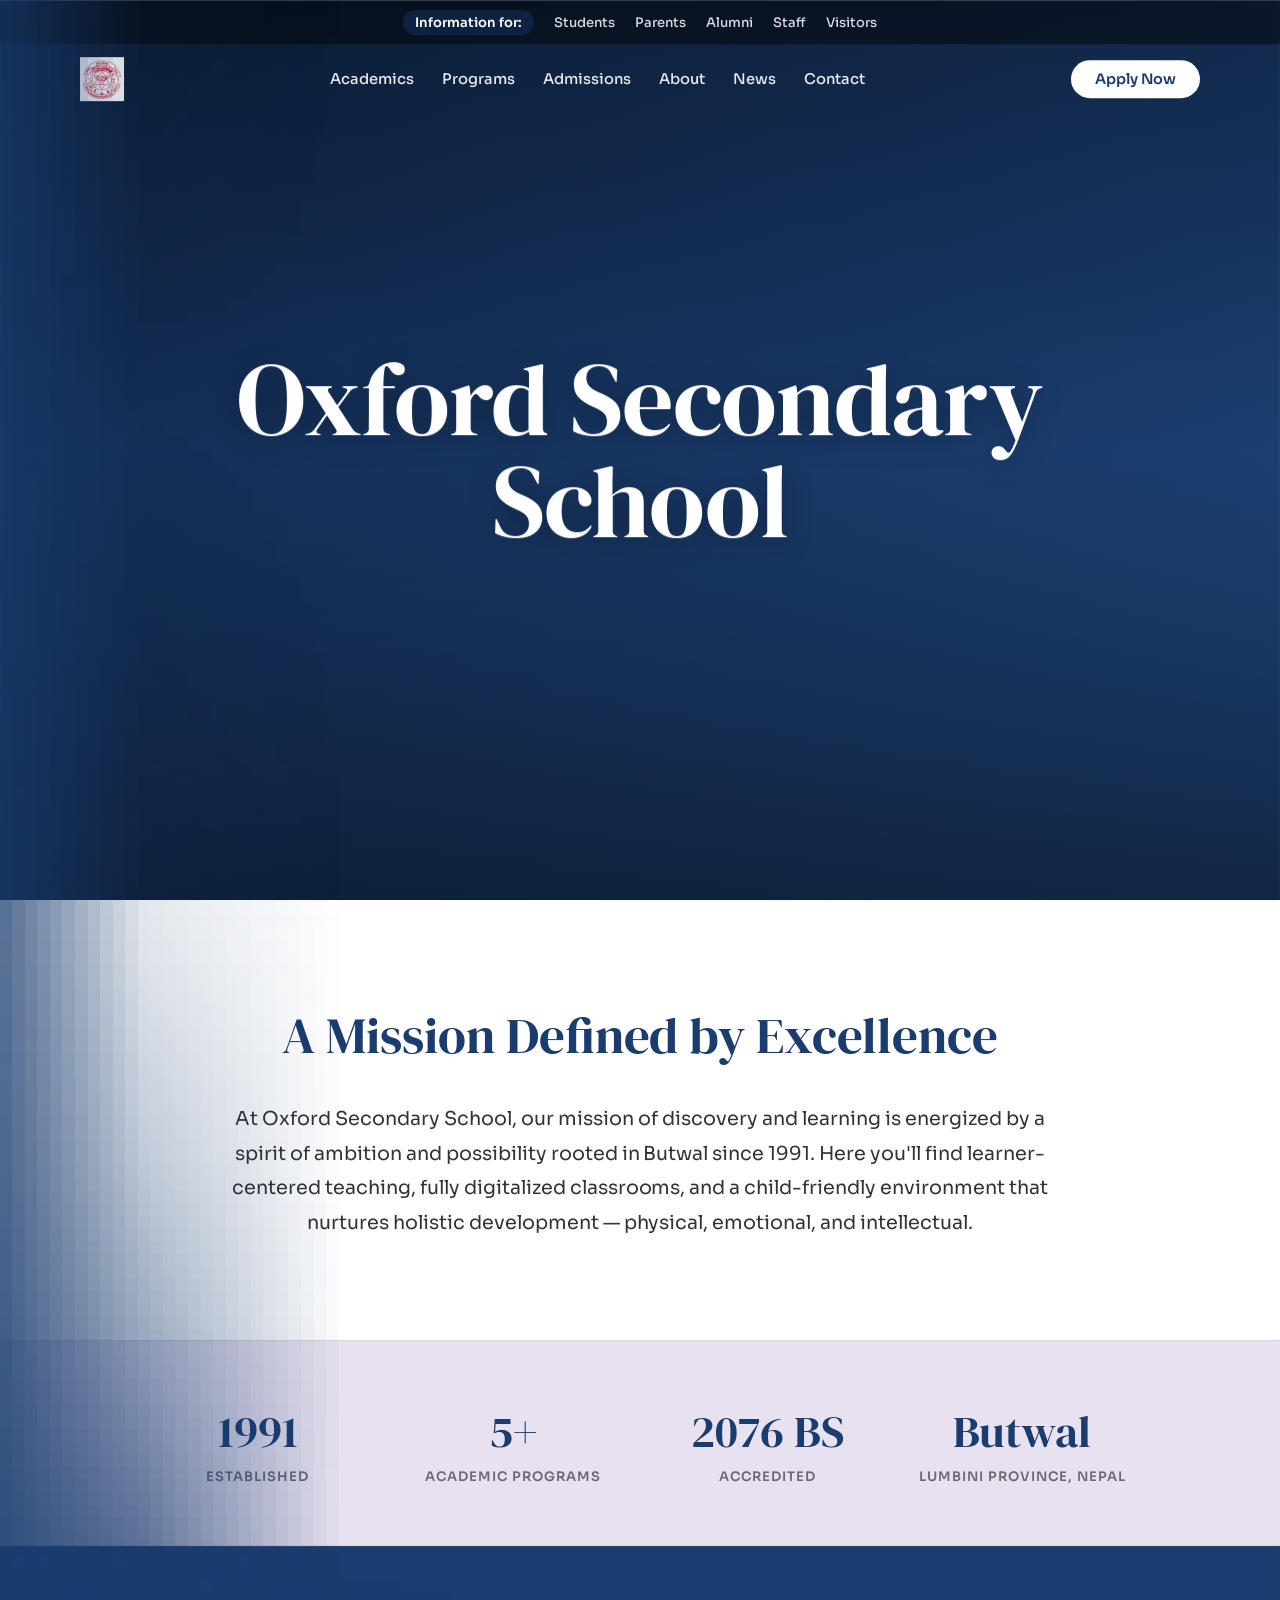
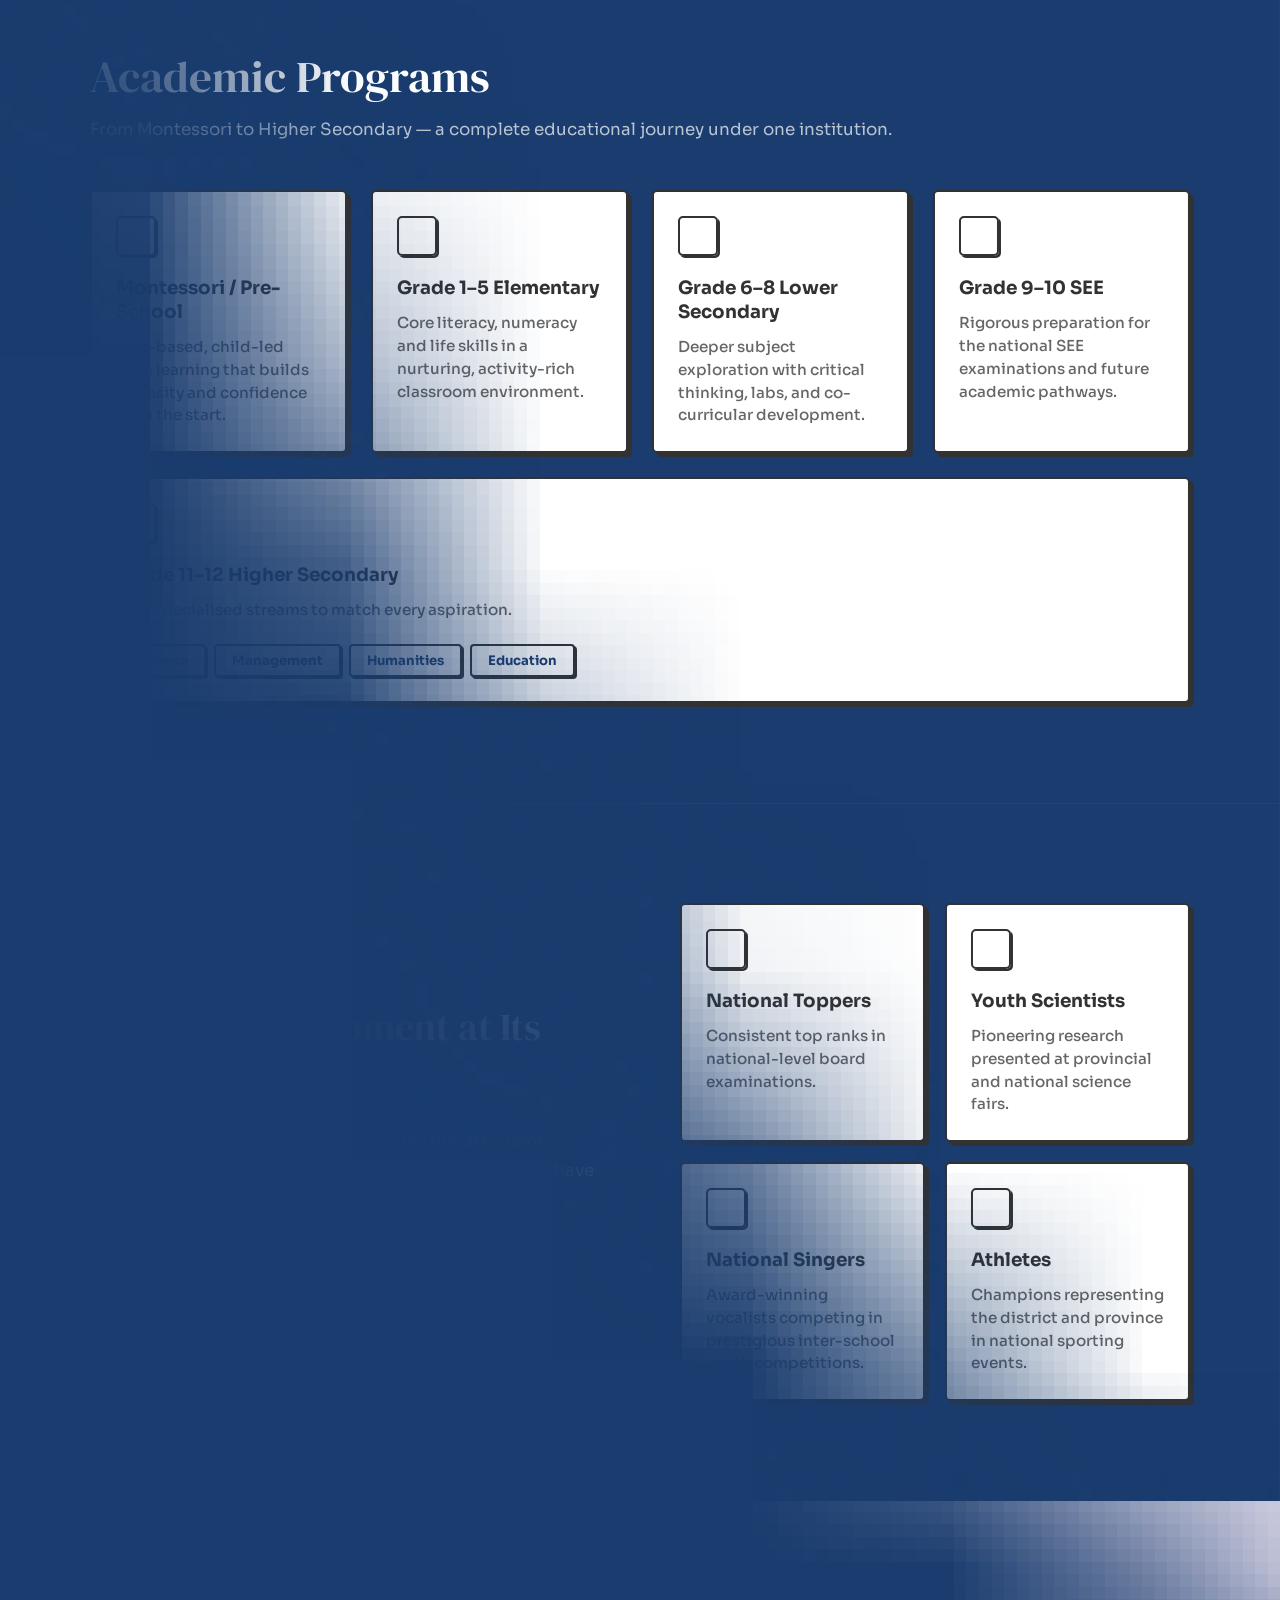
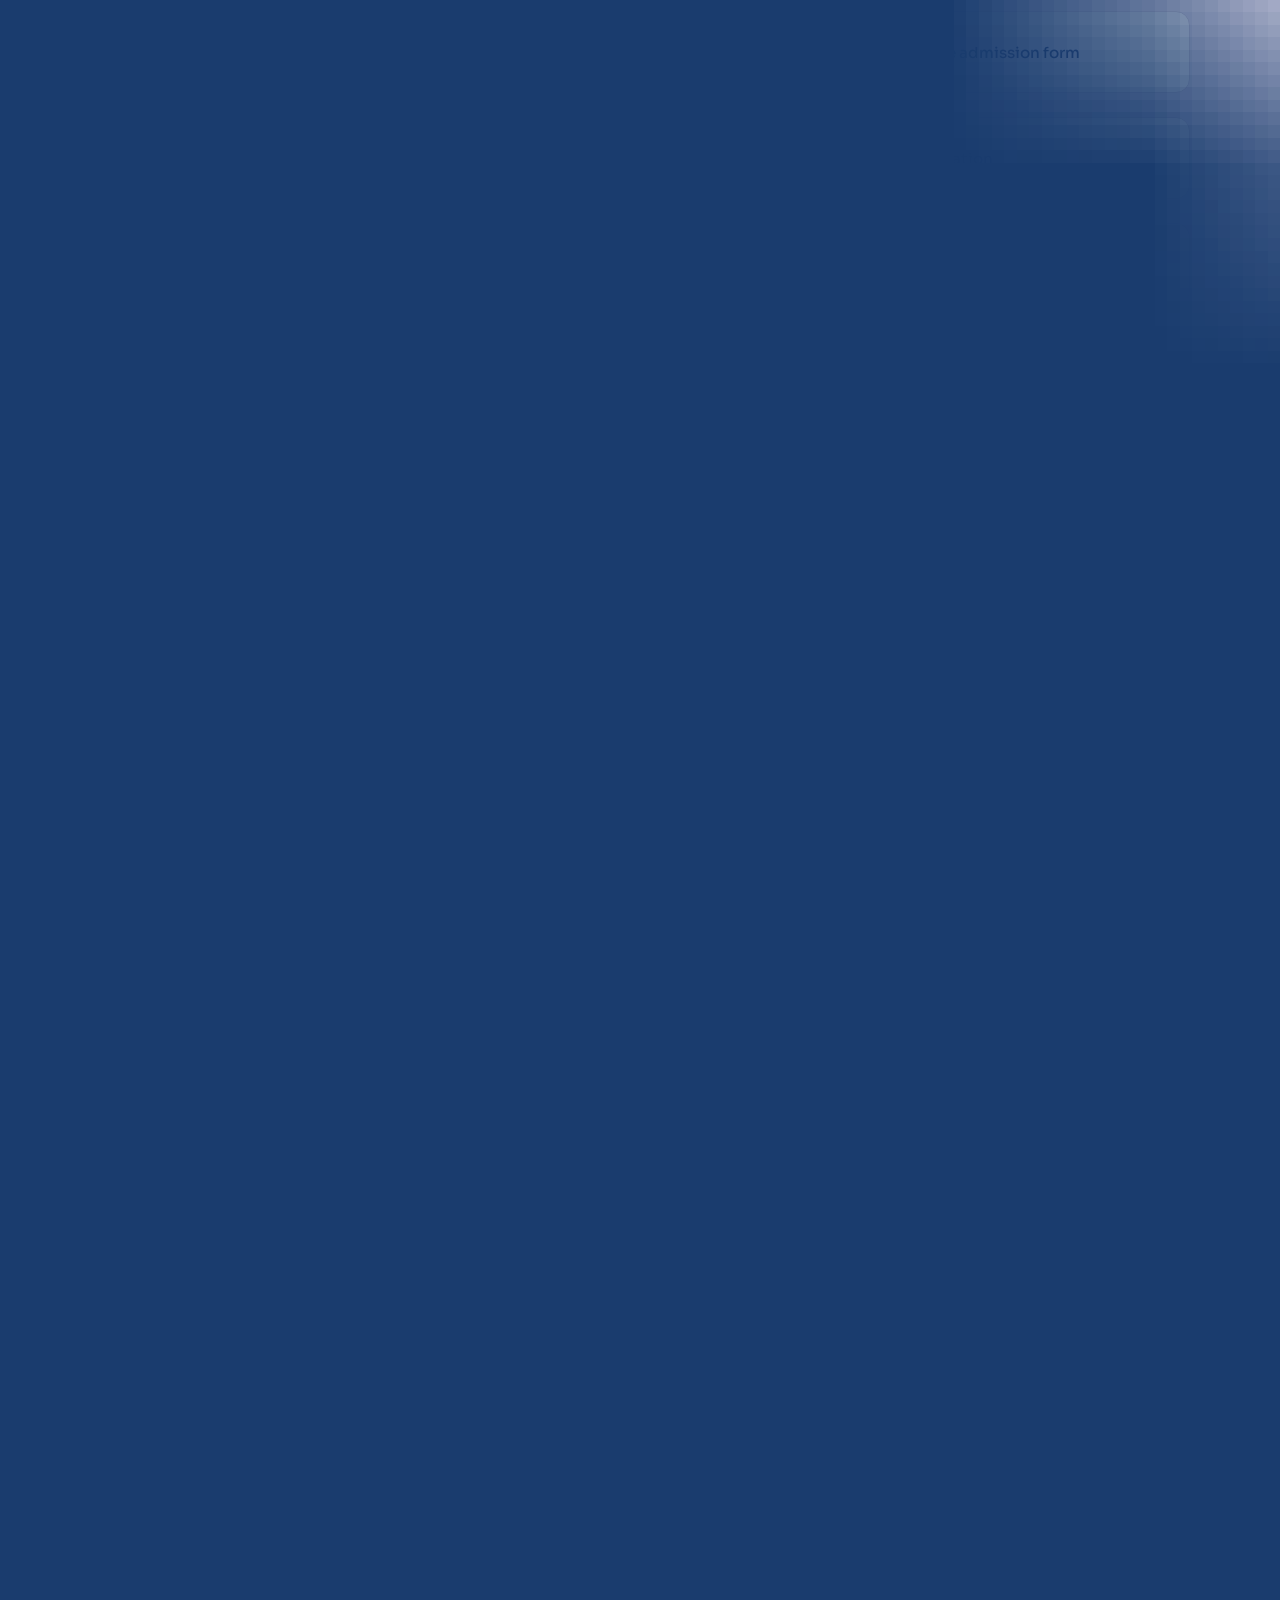
==== index.html @ e087617f "Initial commit" ====
<!DOCTYPE html>
<html lang="en">
<head>
    <meta charset="UTF-8">
    <meta name="viewport" content="width=device-width, initial-scale=1.0">
    <title>Oxford Secondary School — Butwal, Nepal</title>
    <link rel="preconnect" href="https://fonts.googleapis.com">
    <link rel="preconnect" href="https://fonts.gstatic.com" crossorigin>
    <link href="https://fonts.googleapis.com/css2?family=DM+Serif+Display:ital@0;1&family=Sora:wght@300;400;500;600;700&display=swap" rel="stylesheet">
    <link rel="stylesheet" href="styles.css">
</head>
<body>


    <!-- ===================== INTRO ANIMATION ===================== -->
    <div class="intro-layer" id="intro">
        <svg id="intro-svg" width="100%" height="100%" preserveAspectRatio="xMidYMid slice">
            <defs>
                <mask id="holeMask">
                    <rect width="100%" height="100%" fill="white"></rect>
                    <text x="50%" y="50%" text-anchor="middle" dominant-baseline="central"
                        font-family="'DM Serif Display', serif"
                        font-size="15vw" font-weight="bold" fill="black">OXFORD</text>
                </mask>
            </defs>
            <rect width="100%" height="100%" fill="#1A3C6E" mask="url(#holeMask)"></rect>
        </svg>
    </div>

    <!-- ===================== MAIN SITE ===================== -->
    <div class="homepage" id="homepage">

        <!-- STICKY NAV -->
        <header class="sticky-nav" id="main-nav">
            <div class="nav-top-bar" id="nav-top-bar">
                <div class="nav-top-inner">
                    <span>Information for:</span>
                    <a href="#">Students</a>
                    <a href="#">Parents</a>
                    <a href="#">Alumni</a>
                    <a href="#">Staff</a>
                    <a href="#">Visitors</a>
                </div>
            </div>
            <div class="nav-main" id="nav-main">
                <a href="index.html" class="logo"><img src="Images/logo.png" alt="Oxford Secondary School" class="nav-logo"></a>
                <nav class="nav-links">
                    <a href="#programs">Academics</a>
                    <a href="#programs">Programs</a>
                    <a href="#admissions">Admissions</a>
                    <a href="#leadership">About</a>
                    <a href="#news">News</a>
                    <a href="#contact">Contact</a>
                </nav>
                <a href="#admissions" class="btn-apply">Apply Now</a>
            </div>
        </header>

        <!-- ===================== HERO (VIDEO BG) ===================== -->
        <section class="hero-section" id="hero">
            <div class="hero-video-wrap">
                <video autoplay muted loop playsinline class="hero-video" id="hero-video">
                    <source src="campus-video.mp4" type="video/mp4">
                </video>
                <!-- Fallback gradient if no video -->
                <div class="hero-video-fallback"></div>
                <div class="hero-overlay"></div>
            </div>
            <div class="hero-text" id="hero-text">
                <h1>Oxford Secondary<br>School</h1>
            </div>
        </section>

        <!-- ===================== MISSION ===================== -->
        <section class="mission-section" id="about">
            <div class="mission-inner">
                <h2>A Mission Defined by Excellence</h2>
                <p>At Oxford Secondary School, our mission of discovery and learning is energized by a spirit of ambition and possibility rooted in Butwal since 1991. Here you'll find learner-centered teaching, fully digitalized classrooms, and a child-friendly environment that nurtures holistic development — physical, emotional, and intellectual.</p>
            </div>
        </section>

        <!-- ===================== STATS ===================== -->
        <section class="stats-section">
            <div class="stats-grid">
                <div class="stat-item">
                    <h3>1991</h3>
                    <p>Established</p>
                </div>
                <div class="stat-item">
                    <h3>5+</h3>
                    <p>Academic Programs</p>
                </div>
                <div class="stat-item">
                    <h3>2076 BS</h3>
                    <p>Accredited</p>
                </div>
                <div class="stat-item">
                    <h3>Butwal</h3>
                    <p>Lumbini Province, Nepal</p>
                </div>
            </div>
        </section>

        <!-- ===================== PROGRAMS ===================== -->
        <section class="programs-section" id="programs">
            <div class="section-header">
                <h2>Academic Programs</h2>
                <p>From Montessori to Higher Secondary — a complete educational journey under one institution.</p>
            </div>
            <div class="programs-grid">
                <div class="uiverse-card c-red">
                    <div class="card-img"><div class="img"></div></div>
                    <div class="card-title">Montessori / Pre-School</div>
                    <div class="card-subtitle">Play-based, child-led early learning that builds curiosity and confidence from the start.</div>
                </div>
                <div class="uiverse-card c-teal">
                    <div class="card-img"><div class="img"></div></div>
                    <div class="card-title">Grade 1–5 Elementary</div>
                    <div class="card-subtitle">Core literacy, numeracy and life skills in a nurturing, activity-rich classroom environment.</div>
                </div>
                <div class="uiverse-card c-blue">
                    <div class="card-img"><div class="img"></div></div>
                    <div class="card-title">Grade 6–8 Lower Secondary</div>
                    <div class="card-subtitle">Deeper subject exploration with critical thinking, labs, and co-curricular development.</div>
                </div>
                <div class="uiverse-card c-green">
                    <div class="card-img"><div class="img"></div></div>
                    <div class="card-title">Grade 9–10 SEE</div>
                    <div class="card-subtitle">Rigorous preparation for the national SEE examinations and future academic pathways.</div>
                </div>
                <div class="uiverse-card c-gold wide">
                    <div class="card-img"><div class="img"></div></div>
                    <div class="card-title">Grade 11–12 Higher Secondary</div>
                    <div class="card-subtitle">Four specialised streams to match every aspiration.</div>
                    <div class="stream-tags">
                        <span>Science</span>
                        <span>Management</span>
                        <span>Humanities</span>
                        <span>Education</span>
                    </div>
                </div>
            </div>
        </section>

        <!-- ===================== CO-CURRICULAR ===================== -->
        <section class="cocurr-section">
            <div class="cocurr-inner">
                <div class="cocurr-text">
                    <span class="label-pill">Beyond the Classroom</span>
                    <h2>Holistic Development at Its Core</h2>
                    <p>Oxford students don't just study — they debate, paint, perform, and compete. Our co-curricular programmes have produced national toppers, youth scientists, national singers, and athletes who represent Nepal with pride.</p>
                    <div class="activity-list">
                        <span>Debating</span><span>Elocution</span><span>Essay Writing</span>
                        <span>Drama</span><span>Painting</span><span>Sports</span><span>Excursions</span>
                    </div>
                </div>
                <div class="cocurr-visual">
                    <div class="uiverse-card c-gold">
                        <div class="card-img"><div class="img"></div></div>
                        <div class="card-title">National Toppers</div>
                        <div class="card-subtitle">Consistent top ranks in national-level board examinations.</div>
                    </div>
                    <div class="uiverse-card c-teal">
                        <div class="card-img"><div class="img"></div></div>
                        <div class="card-title">Youth Scientists</div>
                        <div class="card-subtitle">Pioneering research presented at provincial and national science fairs.</div>
                    </div>
                    <div class="uiverse-card c-green">
                        <div class="card-img"><div class="img"></div></div>
                        <div class="card-title">National Singers</div>
                        <div class="card-subtitle">Award-winning vocalists competing in prestigious inter-school youth competitions.</div>
                    </div>
                    <div class="uiverse-card c-red">
                        <div class="card-img"><div class="img"></div></div>
                        <div class="card-title">Athletes</div>
                        <div class="card-subtitle">Champions representing the district and province in national sporting events.</div>
                    </div>
                </div>
            </div>
        </section>

        <!-- ===================== ADMISSIONS ===================== -->
        <section class="admissions-section" id="admissions">
            <div class="admissions-inner">
                <div class="admit-text">
                    <span class="label-pill light">Admissions Open</span>
                    <h2>Begin Your Oxford Journey</h2>
                    <p>Entry requires an entrance examination and a parent interview. Scholarships are available on a merit-cum-need basis. Admission forms are available from the school office or via our website.</p>
                    <div class="admit-actions">
                        <a href="#" class="btn-primary">Download Form</a>
                        <a href="#contact" class="btn-outline-dark">Contact Admissions</a>
                    </div>
                </div>
                <div class="admit-steps">
                    <div class="step"><span>01</span><p>Pick up or download the admission form</p></div>
                    <div class="step"><span>02</span><p>Sit the entrance examination</p></div>
                    <div class="step"><span>03</span><p>Attend parent interview</p></div>
                    <div class="step"><span>04</span><p>Receive scholarship decision &amp; enrol</p></div>
                </div>
            </div>
        </section>

        <!-- ===================== LEADERSHIP ===================== -->
        <section class="leadership-section" id="leadership">
            <div class="section-header">
                <h2>Our Leadership</h2>
                <p>Guided by experience, driven by purpose.</p>
            </div>
            <div class="leadership-grid">
                <div class="leader-card">
                    <div class="avatar-wrap">
                        <div class="avatar" style="background-image:url('Images/students.jpeg'); background-size:cover; background-position:center;"></div>
                    </div>
                    <div class="leader-info">
                        <h3>Durga Datta Bhandari</h3>
                        <p class="role">Chairman</p>
                    </div>
                </div>
                <div class="leader-card featured">
                    <div class="avatar-wrap">
                        <div class="avatar" style="background-image:url('Images/principle.jpg'); background-size:cover; background-position:top;"></div>
                    </div>
                    <div class="leader-info">
                        <h3>Dinesh Bhusal</h3>
                        <p class="role">Principal</p>
                    </div>
                </div>
                <div class="leader-card">
                    <div class="avatar-wrap">
                        <div class="avatar" style="background-image:url('Images/students.jpeg'); background-size:cover; background-position:center;"></div>
                    </div>
                    <div class="leader-info">
                        <h3>Suman Bhusal</h3>
                        <p class="role">Vice Principal — XI &amp; XII</p>
                    </div>
                </div>
            </div>
        </section>

        <!-- ===================== CAMPUS NEWS ===================== -->
        <section class="news-section" id="news">
            <div class="section-header">
                <h2>Campus News</h2>
                <p>Stories about our students, achievements, and innovation across Oxford.</p>
            </div>
            <div class="news-grid">
                <a href="news.html" class="news-card featured-news">
                    <div class="news-img-wrap" style="background:linear-gradient(135deg,#1A3C6E 0%,#2a5fa8 100%)">
                        <span class="news-category">ACHIEVEMENT</span>
                        <h3>Oxford students claim top ranks in national SEE examinations 2081</h3>
                    </div>
                </a>
                <a href="news.html" class="news-card">
                    <div class="news-img-wrap small" style="background:linear-gradient(135deg,#1A3C6E 0%,#2a5fa8 100%)">
                        <span class="news-category">SCIENCE</span>
                    </div>
                    <div class="news-body">
                        <p class="news-cat-text">Science &amp; Innovation</p>
                        <h4>Youth scientists from Grade 11 present research at provincial competition</h4>
                    </div>
                </a>
                <a href="news.html" class="news-card">
                    <div class="news-img-wrap small" style="background:linear-gradient(135deg,#4ECDC4,#2ab5ac)">
                        <span class="news-category">SPORTS</span>
                    </div>
                    <div class="news-body">
                        <p class="news-cat-text">Athletics</p>
                        <h4>Oxford athletes represent Rupandehi district in national games</h4>
                    </div>
                </a>
                <a href="news.html" class="news-card">
                    <div class="news-img-wrap small" style="background:linear-gradient(135deg,#96CEB4,#5aaf8a)">
                        <span class="news-category">CULTURE</span>
                    </div>
                    <div class="news-body">
                        <p class="news-cat-text">Arts &amp; Culture</p>
                        <h4>Annual Drama Festival 2081 — a celebration of talent and expression</h4>
                    </div>
                </a>
                <a href="news.html" class="news-card">
                    <div class="news-img-wrap small" style="background:linear-gradient(135deg,#FF6B6B,#d94f4f)">
                        <span class="news-category">ADMISSIONS</span>
                    </div>
                    <div class="news-body">
                        <p class="news-cat-text">Admissions 2082</p>
                        <h4>Grade 11 admissions open — Science, Management, Humanities &amp; Education</h4>
                    </div>
                </a>
            </div>
            <div class="news-cta">
                <a href="news.html" class="btn-primary">View All News</a>
            </div>
        </section>

        <!-- ===================== BUS TRACKING BANNER ===================== -->
        <section class="bus-banner">
            <div class="bus-inner">
                <div class="bus-text">
                    <span class="label-pill dark-pill">Coming Soon</span>
                    <h2>Real-Time GPS Bus Tracking</h2>
                    <p>Know exactly where your child's school bus is — live, on your phone. Launching soon for all Oxford parents and guardians.</p>
                </div>
                <button class="btn-secondary">Learn More</button>
            </div>
        </section>

        <!-- ===================== CONTACT ===================== -->
        <section class="contact-section" id="contact">
            <div class="contact-inner">
                <div class="contact-text">
                    <h2>Get in Touch</h2>
                    <p>Sukkhanagar, Butwal, Rupandehi<br>Lumbini Province, Nepal</p>
                    <div class="contact-details">
                        <div class="contact-item">
                            <strong>Block A (Admin)</strong>
                            <a href="tel:071541363">071-541363</a>
                        </div>
                        <div class="contact-item">
                            <strong>Grade XI &amp; XII Block</strong>
                            <a href="tel:071542419">071-542419</a>
                        </div>
                        <div class="contact-item">
                            <strong>Email</strong>
                            <a href="mailto:info@oxfordsecondaryschool.edu.np">info@oxfordsecondaryschool.edu.np</a>
                        </div>
                    </div>
                </div>
                <div class="contact-cta">
                    <a href="mailto:info@oxfordsecondaryschool.edu.np" class="btn-primary large">Send Us a Message</a>
                    <a href="#admissions" class="btn-ghost">Admissions Info →</a>
                </div>
            </div>
        </section>

        <!-- ===================== FOOTER ===================== -->
        <footer class="site-footer">
            <div class="footer-inner">
                <div class="footer-brand">
                    <span class="logo-footer">Oxford.</span>
                    <p>Oxford Secondary School<br>Established 1991 · Butwal, Nepal</p>
                </div>
                <div class="footer-links">
                    <div class="footer-col">
                        <h4>School</h4>
                        <a href="#about">About Us</a>
                        <a href="#leadership">Leadership</a>
                        <a href="#programs">Programs</a>
                        <a href="#admissions">Admissions</a>
                    </div>
                    <div class="footer-col">
                        <h4>Resources</h4>
                        <a href="news.html">Campus News</a>
                        <a href="#">Library</a>
                        <a href="#">Bus Tracking</a>
                        <a href="#contact">Contact</a>
                    </div>
                    <div class="footer-col">
                        <h4>Sister Institutions</h4>
                        <a href="#">Oxford College</a>
                        <a href="#">Ideal Secondary School</a>
                    </div>
                </div>
            </div>
            <div class="footer-bottom">
                <p>&copy; 2026 Oxford Secondary School. All rights reserved.</p>
                <div class="footer-bottom-links">
                    <a href="#">Privacy Policy</a>
                    <a href="#">Terms of Use</a>
                </div>
            </div>
        </footer>

    </div><!-- end .homepage -->

    <script src="script.js"></script>
</body>
</html>
---- styles.css ----
/* ============================================================
   OXFORD SECONDARY SCHOOL — styles.css
   ============================================================ */

:root {
  --bg: #E8E2F0;
  --card: #FFFFFF;
  --navy: #1A3C6E;
  --navy-dark: #0D2240;
  --gold: #E8A020;
  --muted: #6B6B75;
  --border: #D8D2E0;
  --font-heading: 'DM Serif Display', serif;
  --font-body: 'Sora', sans-serif;
  --nav-h-top: 44px;
  --nav-h-main: 70px;
}

/* ===================== RESET ===================== */
*,
*::before,
*::after {
  margin: 0;
  padding: 0;
  box-sizing: border-box;
}

html {
  scroll-behavior: smooth;
}

body {
  font-family: var(--font-body);
  background-color: var(--bg);
  color: var(--navy);
  overflow-x: hidden;
  -webkit-font-smoothing: antialiased;
}

h1,
h2,
h3 {
  font-family: var(--font-heading);
  font-weight: 400;
}

a {
  text-decoration: none;
  color: inherit;
}

img {
  max-width: 100%;
  display: block;
}



/* ===================== INTRO OVERLAY ===================== */
.intro-layer {
  position: fixed;
  top: 0;
  left: 0;
  width: 100vw;
  height: 100vh;
  z-index: 1000;
  pointer-events: none;
}

.intro-layer svg {
  transform-origin: center center;
  will-change: transform;
}

/* ===================== HOMEPAGE WRAPPER ===================== */
.homepage {
  min-height: 100vh;
}

/* ===================== STICKY NAV ===================== */
.sticky-nav {
  position: fixed;
  top: 0;
  left: 0;
  width: 100%;
  z-index: 500;
  transition: background 0.35s ease, box-shadow 0.35s ease;
}

/* Top info bar */
.nav-top-bar {
  background: transparent;
  color: rgba(255, 255, 255, 0.85);
  font-size: 0.82rem;
  font-weight: 500;
  transition: max-height 0.35s ease, opacity 0.35s ease, background 0.35s ease;
  max-height: var(--nav-h-top);
  overflow: hidden;
}

.nav-top-inner {
  max-width: 1200px;
  margin: 0 auto;
  padding: 0 40px;
  height: var(--nav-h-top);
  display: flex;
  align-items: center;
  justify-content: center;
  gap: 20px;
}

.nav-top-bar span {
  background: var(--navy-dark);
  padding: 4px 12px;
  border-radius: 20px;
  color: white;
  font-weight: 600;
}

.nav-top-bar a {
  color: rgba(255, 255, 255, 0.85);
  font-weight: 500;
  transition: color .2s;
}

.nav-top-bar a:hover {
  color: white;
}

/* Main nav bar */
.nav-main {
  max-width: 1200px;
  margin: 0 auto;
  padding: 0 40px;
  height: var(--nav-h-main);
  display: flex;
  align-items: center;
  justify-content: space-between;
  gap: 30px;
}

/* Nav states: transparent over hero */
.sticky-nav.transparent {
  background: transparent;
}

.sticky-nav.transparent .nav-top-bar {
  background: rgba(0, 0, 0, 0.45);
}

/* Nav state: scrolled — solid navy */
.sticky-nav.scrolled {
  background: var(--navy);
  box-shadow: 0 4px 30px rgba(0, 0, 0, 0.25);
}

.sticky-nav.scrolled .nav-top-bar {
  max-height: 0;
  opacity: 0;
}

.sticky-nav.scrolled .logo {
  color: white;
}

.sticky-nav.scrolled .nav-links a {
  color: rgba(255, 255, 255, 0.85);
}

.sticky-nav.scrolled .nav-links a:hover {
  color: white;
}

.sticky-nav.scrolled .btn-apply {
  background: white;
  color: var(--navy);
}

/* Logo */
.logo {
  display: flex;
  align-items: center;
}

.nav-logo {
  height: 44px;
  object-fit: contain;
}

/* Nav links */
.nav-links {
  display: flex;
  gap: 28px;
  font-size: 0.92rem;
  font-weight: 500;
}

.nav-links a {
  color: rgba(255, 255, 255, 0.9);
  transition: opacity 0.2s;
}

.nav-links a:hover {
  opacity: 0.7;
}

/* Apply button */
.btn-apply {
  background: white;
  color: var(--navy);
  padding: 10px 24px;
  border-radius: 50px;
  font-weight: 600;
  font-size: 0.9rem;
  white-space: nowrap;
  transition: transform .2s, background .35s, color .35s, box-shadow .2s;
}

.btn-apply:hover {
  transform: translateY(-2px);
  box-shadow: 0 6px 20px rgba(0, 0, 0, 0.2);
}

/* ===================== HERO SECTION ===================== */
.hero-section {
  position: relative;
  width: 100%;
  height: 100vh;
  min-height: 600px;
  overflow: hidden;
  display: flex;
  align-items: center;
  justify-content: center;
  padding-bottom: 0;
}

.hero-video-wrap {
  position: absolute;
  inset: 0;
  z-index: 0;
}

.hero-video {
  width: 100%;
  height: 100%;
  object-fit: cover;
  display: block;
}

/* Fallback gradient when no video */
.hero-video-fallback {
  position: absolute;
  inset: 0;
  background: linear-gradient(160deg, #0D2240 0%, #1A3C6E 45%, #2a5fa8 100%);
  z-index: -1;
}

.hero-overlay {
  position: absolute;
  inset: 0;
  background: linear-gradient(to bottom,
      rgba(0, 0, 0, 0.25) 0%,
      rgba(0, 0, 0, 0.15) 50%,
      rgba(0, 0, 0, 0.6) 100%);
  z-index: 1;
}

.hero-text {
  position: relative;
  z-index: 2;
  padding: 0 8%;
  text-align: center;
  will-change: transform;
}

.hero-text h1 {
  font-family: var(--font-heading);
  font-size: clamp(3.5rem, 8vw, 8rem);
  color: white;
  line-height: 1.0;
  text-shadow: 0 4px 30px rgba(0, 0, 0, 0.3);
  letter-spacing: -0.01em;
}

/* ===================== MISSION SECTION ===================== */
.mission-section {
  background: white;
  padding: 100px 20px;
}

.mission-inner {
  max-width: 820px;
  margin: 0 auto;
  text-align: center;
}

.mission-inner h2 {
  font-size: clamp(2.2rem, 4vw, 3.5rem);
  margin-bottom: 32px;
  color: var(--navy);
}

.mission-inner p {
  font-size: 1.2rem;
  line-height: 1.8;
  color: #333;
}

/* ===================== STATS SECTION ===================== */
.stats-section {
  background: var(--bg);
  padding: 60px 40px;
  border-top: 1px solid var(--border);
  border-bottom: 1px solid var(--border);
}

.stats-grid {
  max-width: 1000px;
  margin: 0 auto;
  display: grid;
  grid-template-columns: repeat(4, 1fr);
  gap: 20px;
  text-align: center;
}

.stat-item h3 {
  font-size: 2.8rem;
  color: var(--navy);
}

.stat-item p {
  font-size: 0.82rem;
  text-transform: uppercase;
  letter-spacing: 1px;
  color: var(--muted);
  font-weight: 600;
  margin-top: 6px;
}

/* ===================== PROGRAMS SECTION ===================== */
.programs-section {
  background: var(--navy);
  padding: 100px 40px;
  color: white;
}

.section-header {
  max-width: 1100px;
  margin: 0 auto 50px;
}

.programs-section .section-header h2 {
  font-size: clamp(2rem, 3.5vw, 3rem);
  color: white;
  margin-bottom: 12px;
}

.programs-section .section-header p {
  color: rgba(255, 255, 255, 0.7);
  font-size: 1.05rem;
}

.programs-grid {
  max-width: 1100px;
  margin: 0 auto;
  display: grid;
  grid-template-columns: repeat(4, 1fr);
  gap: 24px;
}

/* Uiverse Card Styles */
.uiverse-card {
  --font-color: #323232;
  --font-color-sub: #666;
  --bg-color: #fff;
  --main-color: #323232;
  --main-focus: var(--navy);
  width: 100%;
  height: 100%;
  background: var(--bg-color);
  border: 2px solid var(--main-color);
  box-shadow: 4px 4px var(--main-color);
  border-radius: 5px;
  display: flex;
  flex-direction: column;
  justify-content: flex-start;
  padding: 24px;
  gap: 12px;
  font-family: var(--font-body);
  transition: all 0.2s ease;
  color: var(--font-color);
}

.uiverse-card:hover {
  transform: translateY(-4px);
  box-shadow: 6px 6px var(--main-color);
}

.uiverse-card.wide {
  grid-column: span 4;
}

.uiverse-card .card-img {
  display: flex;
  align-items: center;
  justify-content: flex-start;
  margin-bottom: 8px;
}

.uiverse-card .card-img .img {
  width: 40px;
  height: 40px;
  border-radius: 5px;
  border: 2px solid var(--main-color);
  box-shadow: 2px 2px var(--main-color);
}

.uiverse-card .card-title {
  font-size: 1.15rem;
  font-weight: 700;
  text-align: left;
  line-height: 1.3;
}

.uiverse-card .card-subtitle {
  font-size: 0.95rem;
  font-weight: 500;
  color: var(--font-color-sub);
  line-height: 1.5;
}

.stream-tags {
  display: flex;
  flex-wrap: wrap;
  gap: 8px;
  margin-top: auto;
  padding-top: 10px;
}

.stream-tags span {
  background: white;
  color: var(--navy);
  border: 2px solid var(--main-color);
  box-shadow: 2px 2px var(--main-color);
  padding: 6px 16px;
  border-radius: 4px;
  font-size: 0.82rem;
  font-weight: 700;
}

/* ===================== CO-CURRICULAR ===================== */
.cocurr-section {
  background: var(--navy);
  padding: 100px 40px;
  color: white;
}

.cocurr-inner {
  max-width: 1100px;
  margin: 0 auto;
  display: grid;
  grid-template-columns: 1fr 1fr;
  gap: 80px;
  align-items: center;
}

.cocurr-text .label-pill {
  display: inline-block;
  background: rgba(255, 255, 255, 0.15);
  color: rgba(255, 255, 255, 0.9);
  padding: 6px 16px;
  border-radius: 50px;
  font-size: 0.78rem;
  font-weight: 600;
  letter-spacing: 1px;
  text-transform: uppercase;
  margin-bottom: 20px;
}

.cocurr-text h2 {
  font-size: clamp(2rem, 3vw, 2.8rem);
  color: white;
  margin-bottom: 20px;
}

.cocurr-text p {
  color: rgba(255, 255, 255, 0.75);
  font-size: 1.05rem;
  line-height: 1.8;
  margin-bottom: 30px;
}

.activity-list {
  display: flex;
  flex-wrap: wrap;
  gap: 10px;
}

.activity-list span {
  background: rgba(255, 255, 255, 0.1);
  color: rgba(255, 255, 255, 0.85);
  border: 1px solid rgba(255, 255, 255, 0.2);
  padding: 7px 18px;
  border-radius: 50px;
  font-size: 0.85rem;
  font-weight: 500;
}

.cocurr-visual {
  display: grid;
  grid-template-columns: 1fr 1fr;
  gap: 20px;
}

/* ===================== ADMISSIONS ===================== */
.admissions-section {
  background: var(--bg);
  padding: 100px 40px;
}

.admissions-inner {
  max-width: 1100px;
  margin: 0 auto;
  display: grid;
  grid-template-columns: 1fr 1fr;
  gap: 80px;
  align-items: start;
}

.label-pill {
  display: inline-block;
  background: var(--navy);
  color: white;
  padding: 6px 16px;
  border-radius: 50px;
  font-size: 0.78rem;
  font-weight: 600;
  letter-spacing: 1px;
  text-transform: uppercase;
  margin-bottom: 20px;
}

.label-pill.light {
  background: rgba(26, 60, 110, 0.1);
  color: var(--navy);
}

.label-pill.dark-pill {
  background: var(--navy-dark);
  color: white;
}

.admit-text h2 {
  font-size: clamp(2rem, 3vw, 2.8rem);
  margin-bottom: 20px;
  color: var(--navy);
}

.admit-text p {
  color: var(--muted);
  font-size: 1.05rem;
  line-height: 1.8;
  margin-bottom: 30px;
}

.admit-actions {
  display: flex;
  gap: 14px;
  flex-wrap: wrap;
}

.btn-primary {
  display: inline-block;
  background: var(--navy);
  color: white;
  padding: 13px 28px;
  border-radius: 50px;
  font-weight: 600;
  font-size: 0.9rem;
  transition: transform .2s, background .2s, box-shadow .2s;
  border: none;
  font-family: var(--font-body);
}

.btn-primary:hover {
  transform: translateY(-2px);
  background: var(--navy-dark);
  box-shadow: 0 6px 20px rgba(26, 60, 110, 0.2);
}

.btn-primary.large {
  padding: 16px 36px;
  font-size: 1rem;
}

.btn-outline-dark {
  display: inline-block;
  border: 1.5px solid var(--navy);
  color: var(--navy);
  padding: 13px 28px;
  border-radius: 50px;
  font-weight: 600;
  font-size: 0.9rem;
  transition: background .2s, color .2s;
}

.btn-outline-dark:hover {
  background: var(--navy);
  color: white;
}

.btn-ghost {
  display: inline-block;
  color: rgba(255, 255, 255, 0.7);
  font-size: 0.95rem;
  font-weight: 500;
  transition: color .2s;
}

.btn-ghost:hover {
  color: white;
}

.admit-steps {
  display: flex;
  flex-direction: column;
  gap: 24px;
  padding-top: 10px;
}

.step {
  display: flex;
  align-items: flex-start;
  gap: 20px;
  padding: 24px;
  background: white;
  border-radius: 14px;
  border: 0.5px solid var(--border);
  transition: transform .2s, box-shadow .2s;
}

.step:hover {
  transform: translateX(6px);
  box-shadow: 0 6px 20px rgba(26, 60, 110, 0.06);
}

.step span {
  font-family: var(--font-heading);
  font-size: 2rem;
  color: var(--gold);
  line-height: 1;
  flex-shrink: 0;
  width: 44px;
}

.step p {
  color: var(--navy);
  font-weight: 500;
  font-size: 0.95rem;
  line-height: 1.5;
  padding-top: 6px;
}

/* ===================== LEADERSHIP ===================== */
.leadership-section {
  background: white;
  padding: 100px 40px;
}

.leadership-grid {
  max-width: 1100px;
  margin: 0 auto;
  display: grid;
  grid-template-columns: repeat(3, 1fr);
  gap: 24px;
}

.leader-card {
  background: var(--bg);
  border-radius: 20px;
  padding: 40px 30px;
  text-align: center;
  border: 0.5px solid var(--border);
  transition: transform .3s ease, box-shadow .3s ease;
}

.leader-card:hover {
  transform: translateY(-6px);
  box-shadow: 0 16px 40px rgba(26, 60, 110, 0.08);
}

.leader-card.featured {
  background: var(--navy);
  border-color: var(--navy);
}

.leader-card.featured .leader-info h3 {
  color: white;
}

.leader-card.featured .leader-info .role {
  color: rgba(255, 255, 255, 0.7);
}

.avatar-wrap {
  width: 110px;
  height: 110px;
  margin: 0 auto 24px;
  border-radius: 50%;
  overflow: hidden;
  border: 3px solid white;
  box-shadow: 0 6px 20px rgba(0, 0, 0, 0.1);
}

.avatar {
  width: 100%;
  height: 100%;
}

.leader-info h3 {
  font-family: var(--font-body);
  font-weight: 600;
  font-size: 1.1rem;
  color: var(--navy);
  margin-bottom: 6px;
}

.leader-info .role {
  font-size: 0.88rem;
  color: var(--muted);
  font-weight: 500;
}

/* ===================== CAMPUS NEWS ===================== */
.news-section {
  background: var(--bg);
  padding: 100px 40px;
}

.news-grid {
  max-width: 1100px;
  margin: 0 auto 40px;
  display: grid;
  grid-template-columns: 1fr 1fr;
  grid-template-rows: auto;
  gap: 20px;
}

.news-card {
  display: block;
  border-radius: 16px;
  overflow: hidden;
  background: white;
  border: 0.5px solid var(--border);
  transition: transform .3s ease, box-shadow .3s ease;
  text-decoration: none;
  color: inherit;
}

.news-card:hover {
  transform: translateY(-5px);
  box-shadow: 0 16px 40px rgba(26, 60, 110, 0.08);
}

.news-card.featured-news {
  grid-row: span 2;
}

.news-img-wrap {
  width: 100%;
  min-height: 280px;
  display: flex;
  flex-direction: column;
  justify-content: flex-end;
  padding: 28px;
  position: relative;
}

.news-img-wrap.small {
  min-height: 110px;
}

.news-category {
  display: inline-block;
  background: rgba(255, 255, 255, 0.2);
  color: white;
  font-size: 0.72rem;
  font-weight: 700;
  letter-spacing: 1.5px;
  padding: 4px 12px;
  border-radius: 4px;
  margin-bottom: 12px;
  align-self: flex-start;
}

.news-category.dark {
  color: var(--navy);
  background: rgba(26, 60, 110, 0.1);
}

.news-card.featured-news .news-img-wrap h3 {
  color: white;
  font-size: 1.7rem;
  line-height: 1.2;
  text-shadow: 0 2px 10px rgba(0, 0, 0, 0.3);
}

.news-body {
  padding: 20px 24px;
}

.news-cat-text {
  font-size: 0.78rem;
  font-weight: 700;
  text-transform: uppercase;
  letter-spacing: 1px;
  color: var(--navy);
  margin-bottom: 8px;
}

.news-body h4 {
  font-family: var(--font-body);
  font-weight: 600;
  font-size: 0.95rem;
  color: var(--navy);
  line-height: 1.5;
}

.news-cta {
  text-align: center;
}

/* ===================== BUS BANNER ===================== */
.bus-banner {
  background: var(--gold);
  padding: 60px 40px;
}

.bus-inner {
  max-width: 1100px;
  margin: 0 auto;
  display: flex;
  align-items: center;
  justify-content: space-between;
  gap: 40px;
}

.bus-text h2 {
  font-size: clamp(1.8rem, 3vw, 2.6rem);
  color: var(--navy);
  margin-bottom: 8px;
}

.bus-text p {
  color: rgba(26, 60, 110, 0.75);
  font-size: 1rem;
  max-width: 500px;
}

.btn-secondary {
  background: var(--navy);
  color: white;
  padding: 14px 32px;
  border-radius: 50px;
  font-weight: 600;
  font-size: 0.9rem;
  border: none;
  font-family: var(--font-body);
  white-space: nowrap;
  flex-shrink: 0;
  transition: transform .2s, box-shadow .2s;
}

.btn-secondary:hover {
  transform: translateY(-2px);
  box-shadow: 0 6px 20px rgba(0, 0, 0, 0.15);
}

/* ===================== CONTACT ===================== */
.contact-section {
  background: var(--navy);
  padding: 100px 40px;
  color: white;
}

.contact-inner {
  max-width: 1100px;
  margin: 0 auto;
  display: grid;
  grid-template-columns: 1fr 1fr;
  gap: 80px;
  align-items: center;
}

.contact-text h2 {
  font-size: clamp(2rem, 3.5vw, 3rem);
  color: white;
  margin-bottom: 12px;
}

.contact-text>p {
  color: rgba(255, 255, 255, 0.6);
  font-size: 1rem;
  line-height: 1.7;
  margin-bottom: 36px;
}

.contact-details {
  display: flex;
  flex-direction: column;
  gap: 20px;
}

.contact-item {
  display: flex;
  flex-direction: column;
  gap: 4px;
}

.contact-item strong {
  font-size: 0.78rem;
  text-transform: uppercase;
  letter-spacing: 1px;
  color: rgba(255, 255, 255, 0.5);
  font-weight: 600;
}

.contact-item a {
  color: white;
  font-size: 1rem;
  font-weight: 400;
  transition: opacity .2s;
}

.contact-item a:hover {
  opacity: 0.7;
}

.contact-cta {
  display: flex;
  flex-direction: column;
  gap: 16px;
  align-items: flex-start;
}

.contact-cta .btn-primary {
  background: white;
  color: var(--navy);
}

.contact-cta .btn-primary:hover {
  background: var(--bg);
}

/* ===================== FOOTER ===================== */
.site-footer {
  background: var(--navy-dark);
  padding: 70px 40px 30px;
}

.footer-inner {
  max-width: 1100px;
  margin: 0 auto 50px;
  display: grid;
  grid-template-columns: 1.5fr 2fr;
  gap: 80px;
}

.footer-brand .logo-footer {
  font-family: var(--font-heading);
  font-size: 2rem;
  color: white;
  display: block;
  margin-bottom: 12px;
}

.footer-brand p {
  color: rgba(255, 255, 255, 0.45);
  font-size: 0.88rem;
  line-height: 1.7;
}

.footer-links {
  display: grid;
  grid-template-columns: repeat(3, 1fr);
  gap: 30px;
}

.footer-col h4 {
  font-family: var(--font-body);
  font-size: 0.78rem;
  font-weight: 700;
  letter-spacing: 1px;
  text-transform: uppercase;
  color: rgba(255, 255, 255, 0.4);
  margin-bottom: 16px;
}

.footer-col a {
  display: block;
  color: rgba(255, 255, 255, 0.65);
  font-size: 0.88rem;
  margin-bottom: 10px;
  transition: color .2s;
}

.footer-col a:hover {
  color: white;
}

.footer-bottom {
  max-width: 1100px;
  margin: 0 auto;
  padding-top: 24px;
  border-top: 1px solid rgba(255, 255, 255, 0.08);
  display: flex;
  justify-content: space-between;
  align-items: center;
}

.footer-bottom p {
  color: rgba(255, 255, 255, 0.3);
  font-size: 0.82rem;
}

.footer-bottom-links {
  display: flex;
  gap: 24px;
}

.footer-bottom-links a {
  color: rgba(255, 255, 255, 0.3);
  font-size: 0.82rem;
  transition: color .2s;
}

.footer-bottom-links a:hover {
  color: rgba(255, 255, 255, 0.6);
}

/* ===================== RESPONSIVE ===================== */
@media (max-width: 1000px) {
  .programs-grid {
    grid-template-columns: repeat(2, 1fr);
  }

  .uiverse-card.wide {
    grid-column: span 2;
  }

  .cocurr-inner {
    grid-template-columns: 1fr;
    gap: 50px;
  }

  .admissions-inner {
    grid-template-columns: 1fr;
    gap: 50px;
  }

  .contact-inner {
    grid-template-columns: 1fr;
    gap: 50px;
  }

  .footer-inner {
    grid-template-columns: 1fr;
    gap: 40px;
  }

  .stats-grid {
    grid-template-columns: repeat(2, 1fr);
  }

  .leadership-grid {
    grid-template-columns: 1fr 1fr;
  }

  .news-grid {
    grid-template-columns: 1fr;
  }

  .news-card.featured-news {
    grid-row: span 1;
  }
}

@media (max-width: 700px) {
  .nav-links {
    display: none;
  }

  .nav-main {
    padding: 0 20px;
  }

  .nav-top-inner {
    padding: 0 20px;
  }

  .hero-text h1 {
    font-size: 3rem;
  }

  .hero-text {
    padding: 0 5%;
    text-align: center;
  }

  .programs-grid {
    grid-template-columns: 1fr;
  }

  .uiverse-card.wide {
    grid-column: span 1;
  }

  .leadership-grid {
    grid-template-columns: 1fr;
  }

  .bus-inner {
    flex-direction: column;
    text-align: center;
  }

  .footer-links {
    grid-template-columns: 1fr 1fr;
  }

  .footer-bottom {
    flex-direction: column;
    gap: 12px;
    text-align: center;
  }

  .mission-section,
  .programs-section,
  .cocurr-section,
  .admissions-section,
  .leadership-section,
  .news-section,
  .contact-section {
    padding: 70px 24px;
  }
}
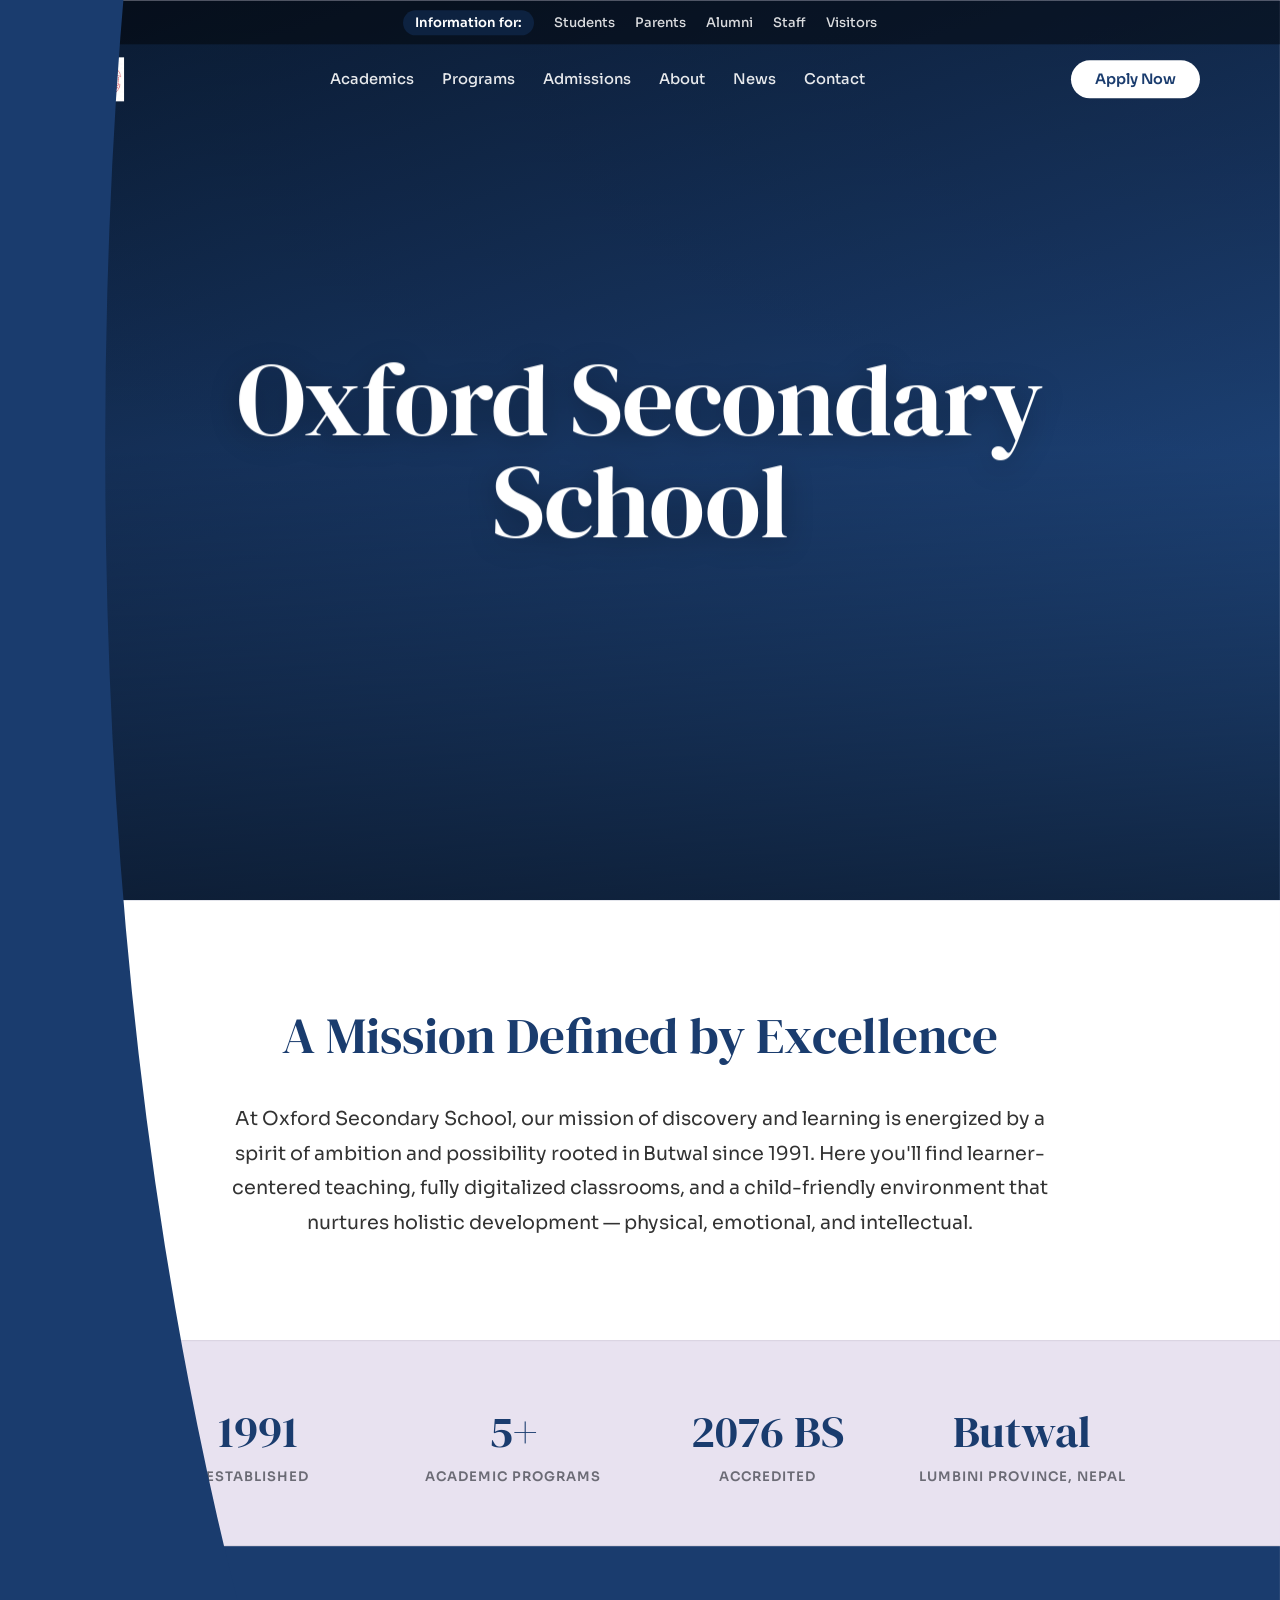
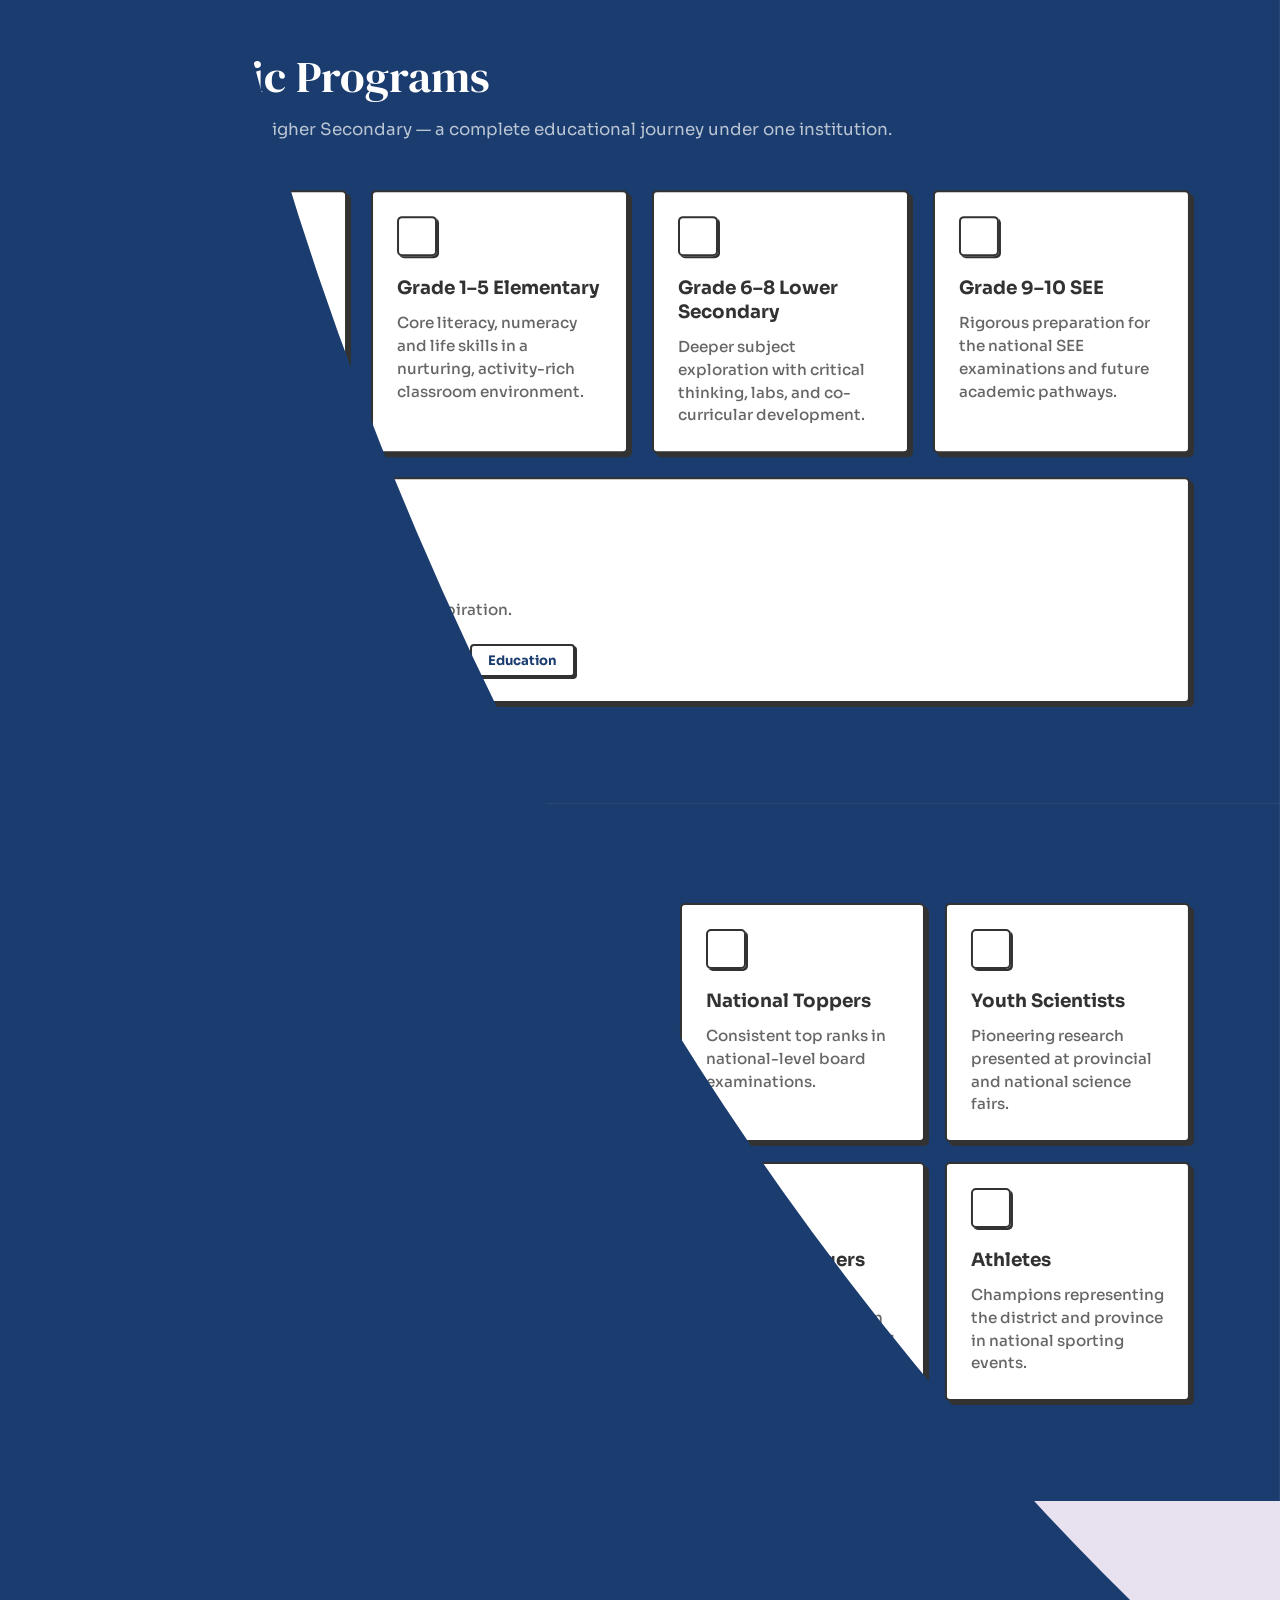
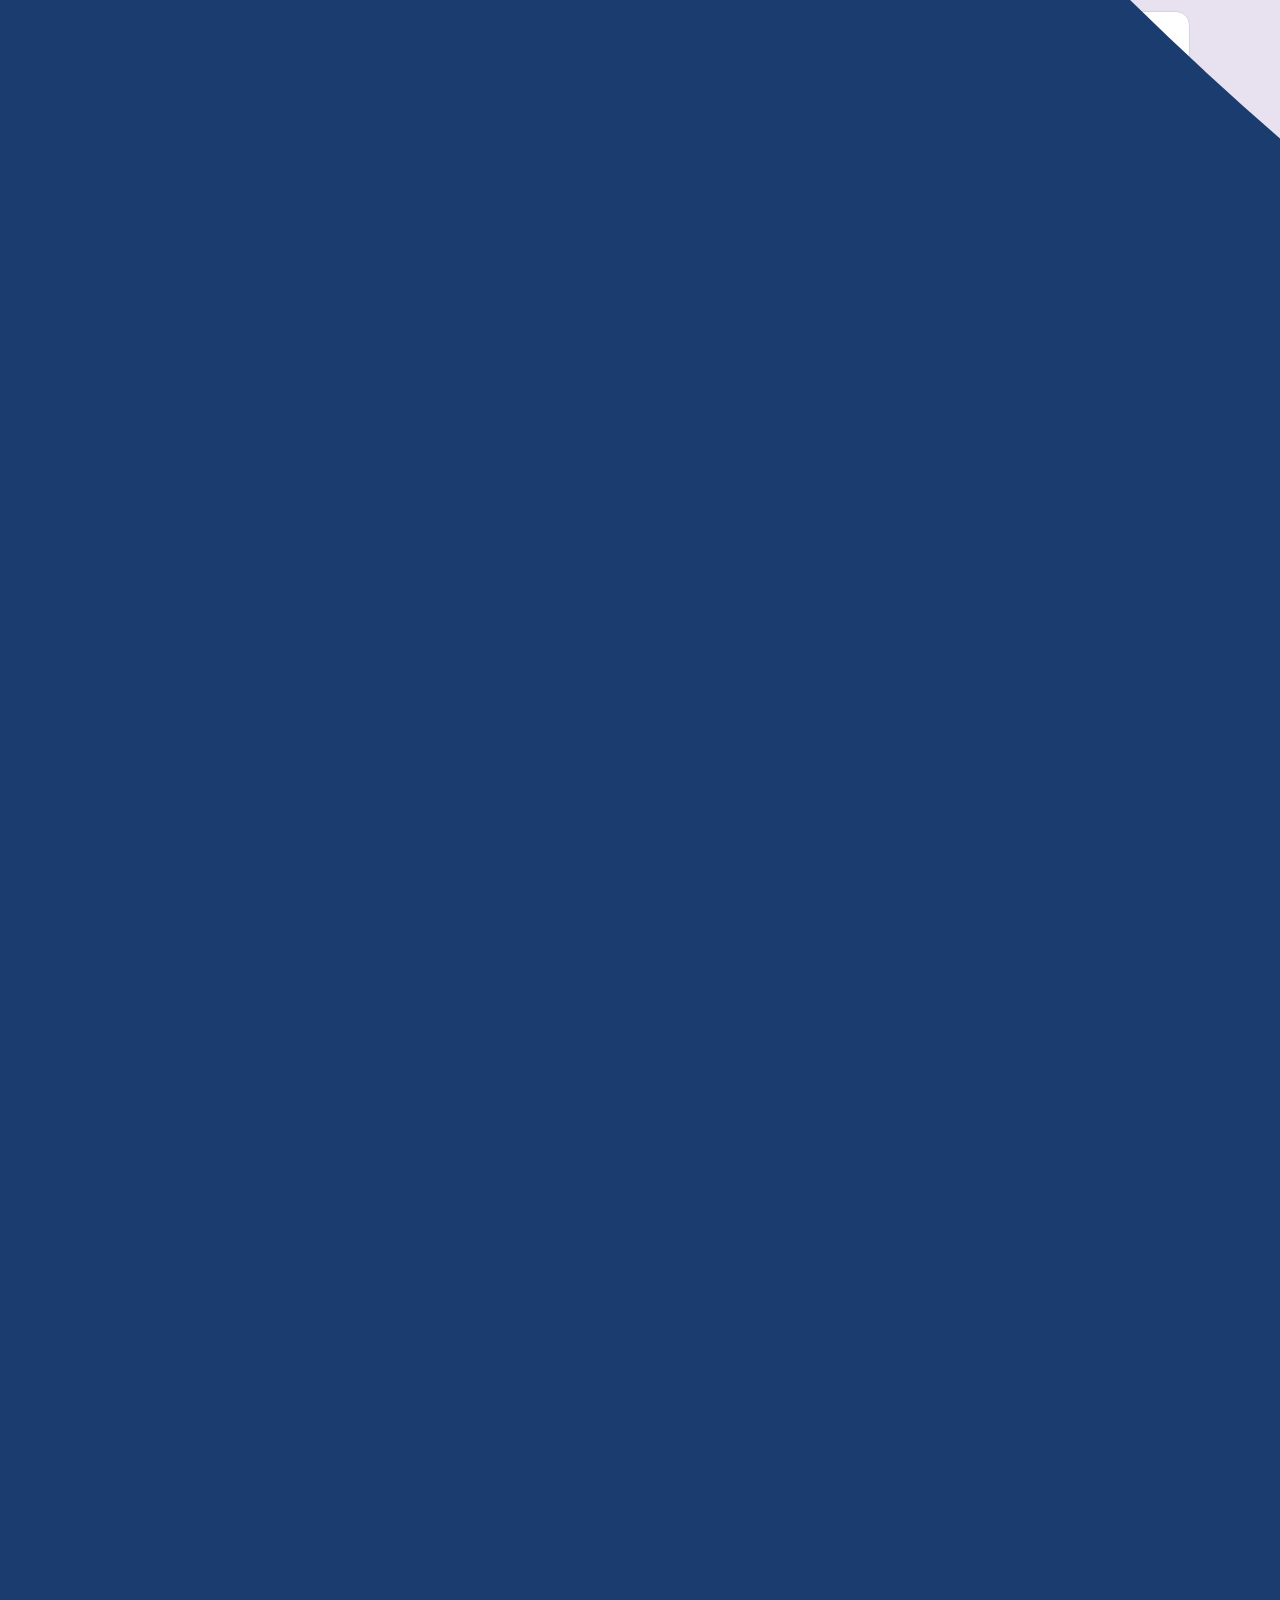
==== commit 4bb1dd95: "mobilefirst" ====
--- a/index.html
+++ b/index.html
@@ -52,9 +52,28 @@
                     <a href="#news">News</a>
                     <a href="#contact">Contact</a>
                 </nav>
-                <a href="#admissions" class="btn-apply">Apply Now</a>
+                <div class="nav-actions">
+                    <a href="#admissions" class="btn-apply">Apply Now</a>
+                    <div class="hamburger" id="hamburger">
+                        <span></span>
+                        <span></span>
+                        <span></span>
+                    </div>
+                </div>
             </div>
         </header>
+
+        <!-- Mobile Menu Overlay -->
+        <div class="mobile-menu" id="mobile-menu">
+            <nav class="mobile-nav-links">
+                <a href="#programs">Academics</a>
+                <a href="#programs">Programs</a>
+                <a href="#admissions">Admissions</a>
+                <a href="#leadership">About</a>
+                <a href="#news">News</a>
+                <a href="#contact">Contact</a>
+            </nav>
+        </div>
 
         <!-- ===================== HERO (VIDEO BG) ===================== -->
         <section class="hero-section" id="hero">
--- a/styles.css
+++ b/styles.css
@@ -219,6 +219,87 @@
 .btn-apply:hover {
   transform: translateY(-2px);
   box-shadow: 0 6px 20px rgba(0, 0, 0, 0.2);
+}
+
+/* Nav Actions Container */
+.nav-actions {
+  display: flex;
+  align-items: center;
+  gap: 16px;
+}
+
+/* Hamburger Icon */
+.hamburger {
+  display: none;
+  flex-direction: column;
+  justify-content: space-between;
+  width: 28px;
+  height: 20px;
+  cursor: pointer;
+  z-index: 1100;
+}
+
+.hamburger span {
+  display: block;
+  width: 100%;
+  height: 2px;
+  background-color: white;
+  border-radius: 2px;
+  transition: all 0.3s ease;
+}
+
+.hamburger.active span:nth-child(1) {
+  transform: translateY(9px) rotate(45deg);
+}
+
+.hamburger.active span:nth-child(2) {
+  opacity: 0;
+}
+
+.hamburger.active span:nth-child(3) {
+  transform: translateY(-9px) rotate(-45deg);
+}
+
+/* Mobile Menu Overlay */
+.mobile-menu {
+  position: fixed;
+  top: 0;
+  left: 0;
+  width: 100%;
+  height: 100vh;
+  background: var(--navy);
+  z-index: 1050;
+  display: flex;
+  align-items: center;
+  justify-content: center;
+  opacity: 0;
+  visibility: hidden;
+  transition: opacity 0.3s ease, visibility 0.3s ease;
+}
+
+.mobile-menu.open {
+  opacity: 1;
+  visibility: visible;
+}
+
+.mobile-nav-links {
+  display: flex;
+  flex-direction: column;
+  align-items: center;
+  gap: 30px;
+}
+
+.mobile-nav-links a {
+  color: white;
+  font-size: 1.5rem;
+  font-weight: 600;
+  font-family: var(--font-heading);
+  opacity: 0.8;
+  transition: opacity 0.2s;
+}
+
+.mobile-nav-links a:hover {
+  opacity: 1;
 }
 
 /* ===================== HERO SECTION ===================== */
@@ -1090,16 +1171,29 @@
     display: none;
   }
 
+  .hamburger {
+    display: flex;
+  }
+
   .nav-main {
-    padding: 0 20px;
+    padding: 0 16px;
   }
 
   .nav-top-inner {
-    padding: 0 20px;
+    padding: 0 16px;
+    justify-content: flex-start;
+    overflow-x: auto;
+    white-space: nowrap;
+    -webkit-overflow-scrolling: touch;
+    scrollbar-width: none; /* Hide scrollbar for clean look */
+  }
+
+  .nav-top-inner::-webkit-scrollbar {
+    display: none;
   }
 
   .hero-text h1 {
-    font-size: 3rem;
+    font-size: clamp(2.5rem, 10vw, 4rem);
   }
 
   .hero-text {
@@ -1113,6 +1207,10 @@
 
   .uiverse-card.wide {
     grid-column: span 1;
+  }
+
+  .cocurr-visual {
+    grid-template-columns: 1fr;
   }
 
   .leadership-grid {
@@ -1141,6 +1239,6 @@
   .leadership-section,
   .news-section,
   .contact-section {
-    padding: 70px 24px;
+    padding: 50px 16px;
   }
 }
